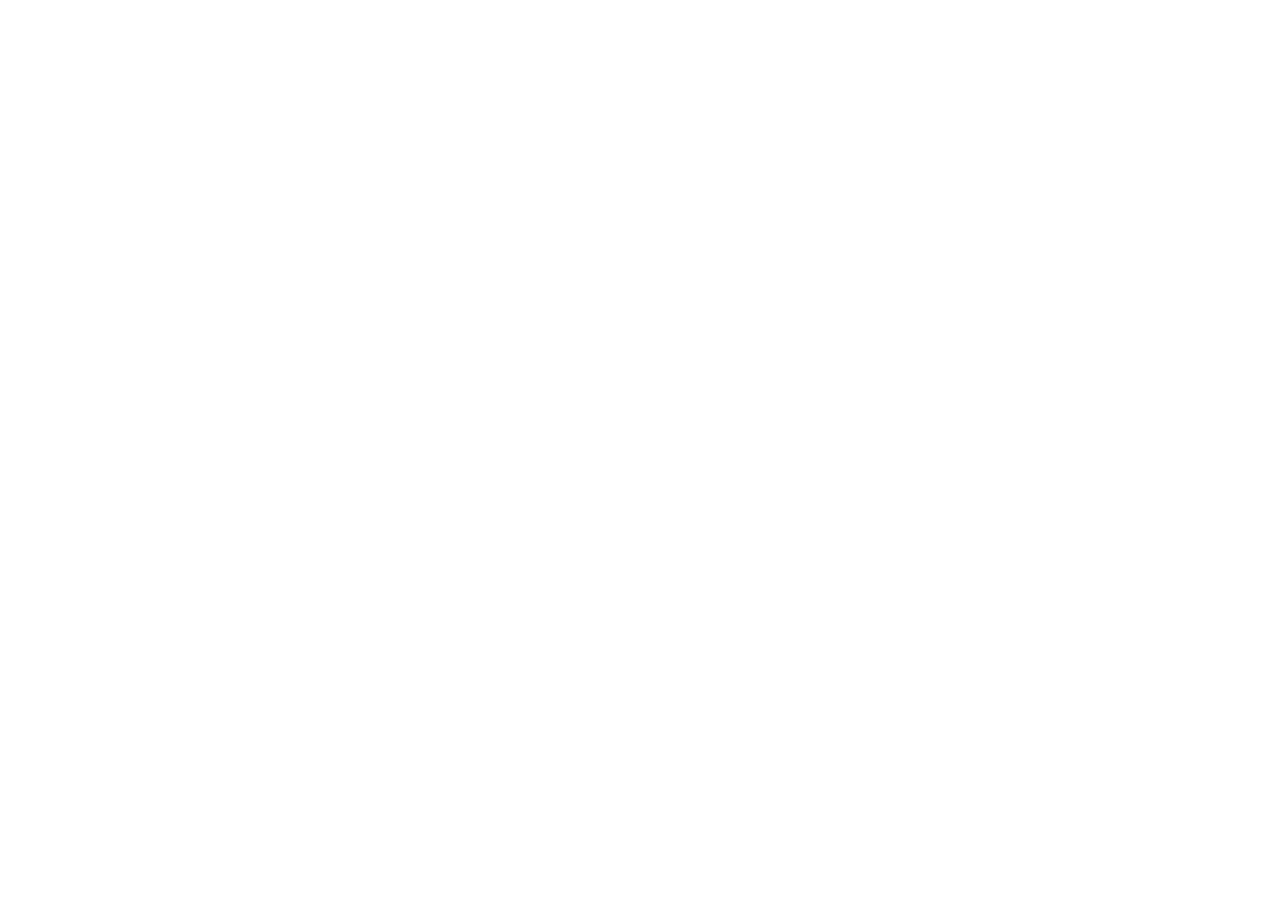
==== index.html @ 003176a8 "Index Pgae" ====
<!DOCTYPE html>
<html lang="en">
<head>
  <meta charset="UTF-8" />
  <meta name="viewport" content="width=device-width, initial-scale=1.0" />
  <title>BACKD — See what the internet backs</title>
  <meta name="description" content="BACKD is a public discovery protocol for early-stage startups ranked by real community conviction." />
  <meta http-equiv="refresh" content="0; url=https://backd.io" />
  <link rel="canonical" href="https://backd.io" />
  <style>
    body {
      font-family: system-ui, sans-serif;
      background: #0a0a0a;
      color: #fff;
      display: flex;
      align-items: center;
      justify-content: center;
      height: 100vh;
      margin: 0;
      text-align: center;
    }
    a { color: #ff4d00; }
  </style>
</head>
<body>
  <div>
    <h1>BACKD</h1>
    <p>See what the internet actually backs.</p>
    <p><a href="https://backd.io">https://backd.io</a></p>
  </div>
</body>
</html>
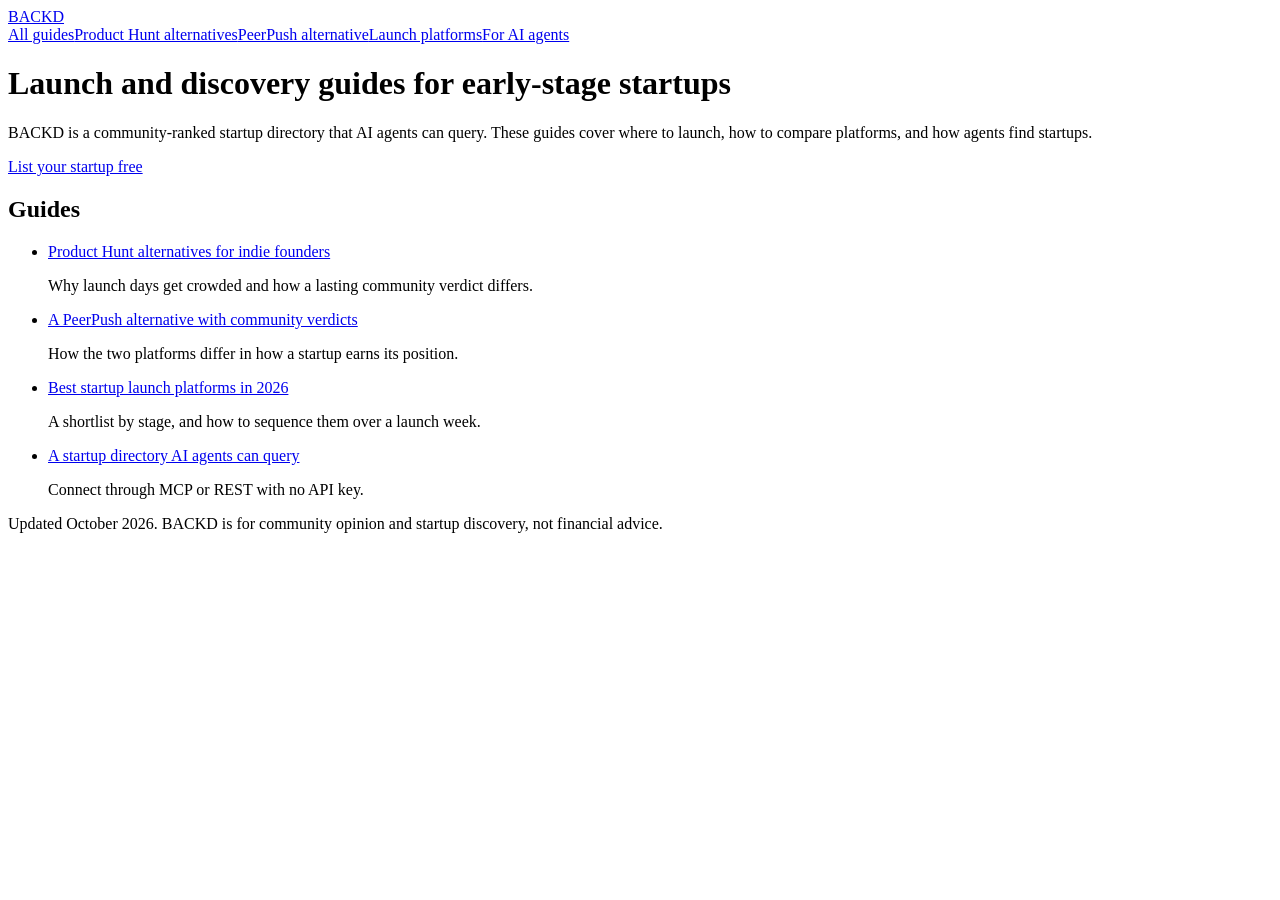
==== commit f7c5b028: "Revise index.html for branding and SEO updates Updated the content and structure of the index.html f" ====
--- a/index.html
+++ b/index.html
@@ -1,32 +1,11 @@
-<!DOCTYPE html>
-<html lang="en">
-<head>
-  <meta charset="UTF-8" />
-  <meta name="viewport" content="width=device-width, initial-scale=1.0" />
-  <title>BACKD — See what the internet backs</title>
-  <meta name="description" content="BACKD is a public discovery protocol for early-stage startups ranked by real community conviction." />
-  <meta http-equiv="refresh" content="0; url=https://backd.io" />
-  <link rel="canonical" href="https://backd.io" />
-  <style>
-    body {
-      font-family: system-ui, sans-serif;
-      background: #0a0a0a;
-      color: #fff;
-      display: flex;
-      align-items: center;
-      justify-content: center;
-      height: 100vh;
-      margin: 0;
-      text-align: center;
-    }
-    a { color: #ff4d00; }
-  </style>
-</head>
-<body>
-  <div>
-    <h1>BACKD</h1>
-    <p>See what the internet actually backs.</p>
-    <p><a href="https://backd.io">https://backd.io</a></p>
-  </div>
-</body>
-</html>
+<!doctype html><html lang="en"><head><meta charset="utf-8"><meta name="viewport" content="width=device-width,initial-scale=1">
+<title>Startup launch and discovery guides | BACKD</title><meta name="description" content="Guides to launching and getting discovered as an early-stage startup: Product Hunt alternatives, launch platforms, and an agent-readable startup directory."><link rel="canonical" href="https://backd.io/index.html">
+<meta property="og:title" content="Startup launch and discovery guides | BACKD"><meta property="og:description" content="Guides to launching and getting discovered as an early-stage startup: Product Hunt alternatives, launch platforms, and an agent-readable startup directory."><meta property="og:type" content="website"><meta property="og:url" content="https://backd.io/index.html">
+<link rel="preconnect" href="https://fonts.googleapis.com"><link rel="preconnect" href="https://fonts.gstatic.com" crossorigin><link href="https://fonts.googleapis.com/css2?family=Bricolage+Grotesque:wght@700;800&family=Instrument+Sans:wght@400;600&display=swap" rel="stylesheet"><link rel="stylesheet" href="style.css">
+<script type="application/ld+json">{"@context": "https://schema.org", "@type": "CollectionPage", "name": "Startup launch and discovery guides | BACKD", "description": "Guides to launching and getting discovered as an early-stage startup: Product Hunt alternatives, launch platforms, and an agent-readable startup directory.", "url": "https://backd.io/index.html", "publisher": {"@type": "Organization", "name": "BACKD", "url": "https://backd.io"}, "mainEntity": {"@type": "ItemList", "itemListElement": [{"@type": "ListItem", "position": 1, "url": "https://backd.io/product-hunt-alternatives.html", "name": "Product Hunt alternatives for indie founders"}, {"@type": "ListItem", "position": 2, "url": "https://backd.io/peerpush-alternative.html", "name": "A PeerPush alternative with community verdicts"}, {"@type": "ListItem", "position": 3, "url": "https://backd.io/best-startup-launch-platforms.html", "name": "Best startup launch platforms in 2026"}, {"@type": "ListItem", "position": 4, "url": "https://backd.io/startup-directory-for-ai-agents.html", "name": "A startup directory AI agents can query"}]}}</script></head><body>
+<header><a class="logo" href="https://backd.io">BACKD</a><nav><a href="index.html">All guides</a><a href="product-hunt-alternatives.html">Product Hunt alternatives</a><a href="peerpush-alternative.html">PeerPush alternative</a><a href="best-startup-launch-platforms.html">Launch platforms</a><a href="startup-directory-for-ai-agents.html">For AI agents</a></nav></header>
+<main><h1>Launch and discovery guides for early-stage startups</h1>
+<p class="lede">BACKD is a community-ranked startup directory that AI agents can query. These guides cover where to launch, how to compare platforms, and how agents find startups.</p>
+<a class="cta" href="https://backd.io/auth/login">List your startup free</a>
+<h2>Guides</h2><ul class="guides"><li><a href="product-hunt-alternatives.html">Product Hunt alternatives for indie founders</a><p>Why launch days get crowded and how a lasting community verdict differs.</p></li><li><a href="peerpush-alternative.html">A PeerPush alternative with community verdicts</a><p>How the two platforms differ in how a startup earns its position.</p></li><li><a href="best-startup-launch-platforms.html">Best startup launch platforms in 2026</a><p>A shortlist by stage, and how to sequence them over a launch week.</p></li><li><a href="startup-directory-for-ai-agents.html">A startup directory AI agents can query</a><p>Connect through MCP or REST with no API key.</p></li></ul></main>
+<footer>Updated October 2026. BACKD is for community opinion and startup discovery, not financial advice.</footer></body></html>
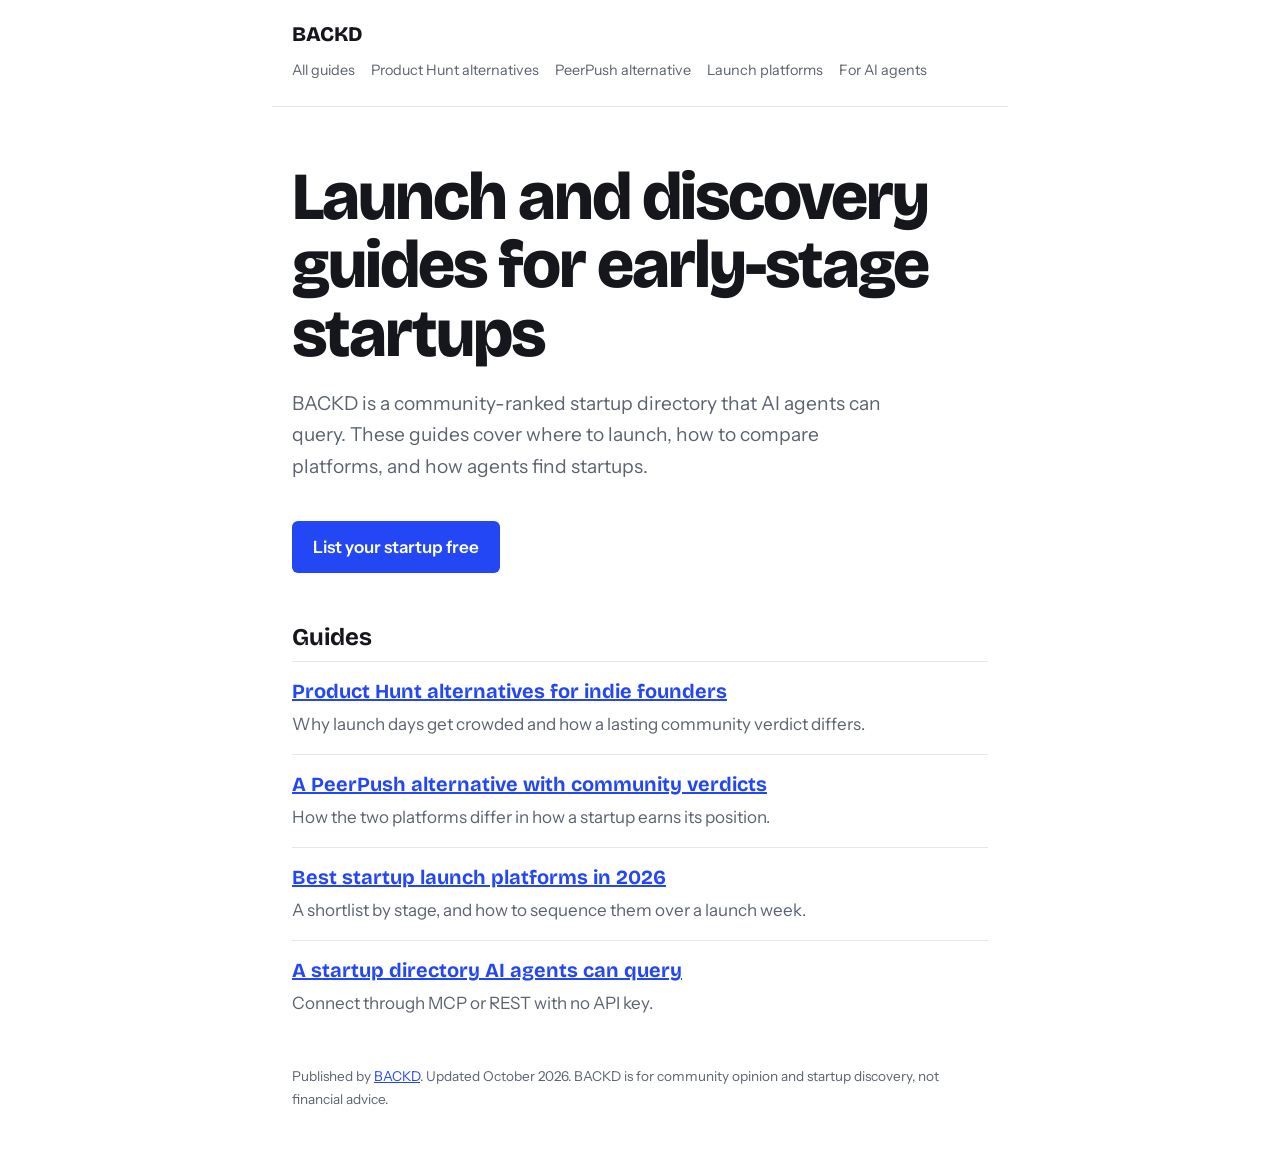
==== commit 27fc6e29: "Add files via upload" ====
--- a/index.html
+++ b/index.html
@@ -1,11 +1,17 @@
 <!doctype html><html lang="en"><head><meta charset="utf-8"><meta name="viewport" content="width=device-width,initial-scale=1">
-<title>Startup launch and discovery guides | BACKD</title><meta name="description" content="Guides to launching and getting discovered as an early-stage startup: Product Hunt alternatives, launch platforms, and an agent-readable startup directory."><link rel="canonical" href="https://backd.io/index.html">
-<meta property="og:title" content="Startup launch and discovery guides | BACKD"><meta property="og:description" content="Guides to launching and getting discovered as an early-stage startup: Product Hunt alternatives, launch platforms, and an agent-readable startup directory."><meta property="og:type" content="website"><meta property="og:url" content="https://backd.io/index.html">
+<title>Startup launch and discovery guides | BACKD</title><meta name="description" content="Guides to launching and getting discovered as an early-stage startup: Product Hunt alternatives, launch platforms, and an agent-readable startup directory."><link rel="canonical" href="https://blog.backd.io/index.html"><link rel="alternate" type="text/markdown" href="index.html.md">
+<meta property="og:title" content="Startup launch and discovery guides | BACKD"><meta property="og:description" content="Guides to launching and getting discovered as an early-stage startup: Product Hunt alternatives, launch platforms, and an agent-readable startup directory."><meta property="og:type" content="website"><meta property="og:url" content="https://blog.backd.io/index.html">
+<link rel="apple-touch-icon" sizes="180x180" href="/apple-touch-icon.png">
+<link rel="icon" type="image/png" sizes="32x32" href="/favicon-32x32.png">
+<link rel="icon" type="image/png" sizes="16x16" href="/favicon-16x16.png">
+<link rel="manifest" href="/site.webmanifest">
+<meta property="og:site_name" content="BACKD"><meta property="og:image" content="https://blog.backd.io/og-image.png"><meta property="og:image:width" content="1200"><meta property="og:image:height" content="630">
+<meta name="twitter:card" content="summary_large_image"><meta name="twitter:title" content="Startup launch and discovery guides | BACKD"><meta name="twitter:description" content="Guides to launching and getting discovered as an early-stage startup: Product Hunt alternatives, launch platforms, and an agent-readable startup directory."><meta name="twitter:image" content="https://blog.backd.io/og-image.png">
 <link rel="preconnect" href="https://fonts.googleapis.com"><link rel="preconnect" href="https://fonts.gstatic.com" crossorigin><link href="https://fonts.googleapis.com/css2?family=Bricolage+Grotesque:wght@700;800&family=Instrument+Sans:wght@400;600&display=swap" rel="stylesheet"><link rel="stylesheet" href="style.css">
-<script type="application/ld+json">{"@context": "https://schema.org", "@type": "CollectionPage", "name": "Startup launch and discovery guides | BACKD", "description": "Guides to launching and getting discovered as an early-stage startup: Product Hunt alternatives, launch platforms, and an agent-readable startup directory.", "url": "https://backd.io/index.html", "publisher": {"@type": "Organization", "name": "BACKD", "url": "https://backd.io"}, "mainEntity": {"@type": "ItemList", "itemListElement": [{"@type": "ListItem", "position": 1, "url": "https://backd.io/product-hunt-alternatives.html", "name": "Product Hunt alternatives for indie founders"}, {"@type": "ListItem", "position": 2, "url": "https://backd.io/peerpush-alternative.html", "name": "A PeerPush alternative with community verdicts"}, {"@type": "ListItem", "position": 3, "url": "https://backd.io/best-startup-launch-platforms.html", "name": "Best startup launch platforms in 2026"}, {"@type": "ListItem", "position": 4, "url": "https://backd.io/startup-directory-for-ai-agents.html", "name": "A startup directory AI agents can query"}]}}</script></head><body>
+<script type="application/ld+json">{"@context": "https://schema.org", "@type": "CollectionPage", "name": "Startup launch and discovery guides | BACKD", "description": "Guides to launching and getting discovered as an early-stage startup: Product Hunt alternatives, launch platforms, and an agent-readable startup directory.", "url": "https://blog.backd.io/index.html", "author": {"@type": "Organization", "name": "BACKD"}, "publisher": {"@type": "Organization", "name": "BACKD", "url": "https://backd.io"}, "mainEntity": {"@type": "ItemList", "itemListElement": [{"@type": "ListItem", "position": 1, "url": "https://blog.backd.io/product-hunt-alternatives.html", "name": "Product Hunt alternatives for indie founders"}, {"@type": "ListItem", "position": 2, "url": "https://blog.backd.io/peerpush-alternative.html", "name": "A PeerPush alternative with community verdicts"}, {"@type": "ListItem", "position": 3, "url": "https://blog.backd.io/best-startup-launch-platforms.html", "name": "Best startup launch platforms in 2026"}, {"@type": "ListItem", "position": 4, "url": "https://blog.backd.io/startup-directory-for-ai-agents.html", "name": "A startup directory AI agents can query"}]}}</script></head><body>
 <header><a class="logo" href="https://backd.io">BACKD</a><nav><a href="index.html">All guides</a><a href="product-hunt-alternatives.html">Product Hunt alternatives</a><a href="peerpush-alternative.html">PeerPush alternative</a><a href="best-startup-launch-platforms.html">Launch platforms</a><a href="startup-directory-for-ai-agents.html">For AI agents</a></nav></header>
 <main><h1>Launch and discovery guides for early-stage startups</h1>
 <p class="lede">BACKD is a community-ranked startup directory that AI agents can query. These guides cover where to launch, how to compare platforms, and how agents find startups.</p>
 <a class="cta" href="https://backd.io/auth/login">List your startup free</a>
 <h2>Guides</h2><ul class="guides"><li><a href="product-hunt-alternatives.html">Product Hunt alternatives for indie founders</a><p>Why launch days get crowded and how a lasting community verdict differs.</p></li><li><a href="peerpush-alternative.html">A PeerPush alternative with community verdicts</a><p>How the two platforms differ in how a startup earns its position.</p></li><li><a href="best-startup-launch-platforms.html">Best startup launch platforms in 2026</a><p>A shortlist by stage, and how to sequence them over a launch week.</p></li><li><a href="startup-directory-for-ai-agents.html">A startup directory AI agents can query</a><p>Connect through MCP or REST with no API key.</p></li></ul></main>
-<footer>Updated October 2026. BACKD is for community opinion and startup discovery, not financial advice.</footer></body></html>
+<footer>Published by <a href="https://backd.io">BACKD</a>. Updated October 2026. BACKD is for community opinion and startup discovery, not financial advice.</footer></body></html>
--- a/style.css
+++ b/style.css
@@ -0,0 +1,19 @@
+:root{--bg:#fff;--ink:#15171c;--mute:#5b6270;--line:#e3e6ec;--panel:#f3f5f9;--acc:#2447f5}
+@media(prefers-color-scheme:dark){:root{--bg:#0f1218;--ink:#eceff5;--mute:#9aa3b2;--line:#252b36;--panel:#171c26;--acc:#7f9bff}}
+*{box-sizing:border-box}html{scroll-padding-top:4rem}
+body{margin:0;background:var(--bg);color:var(--ink);font:17px/1.65 'Instrument Sans',system-ui,sans-serif}
+a{color:var(--acc)}a:focus-visible,summary:focus-visible{outline:3px solid var(--acc);outline-offset:3px}
+header,main,footer{max-width:46rem;margin:0 auto;padding:0 1.25rem}
+header{display:flex;flex-wrap:wrap;gap:.5rem 1.4rem;align-items:baseline;padding-top:1.4rem;padding-bottom:1.4rem;border-bottom:1px solid var(--line)}
+.logo{font:800 1.3rem 'Bricolage Grotesque',system-ui,sans-serif;text-decoration:none;color:var(--ink);margin-right:auto}
+nav a{color:var(--mute);text-decoration:none;font-size:.9rem;margin-right:1rem}nav a:hover{color:var(--ink)}
+h1{font:800 clamp(2.4rem,7vw,4.2rem)/1.02 'Bricolage Grotesque',system-ui,sans-serif;letter-spacing:-.03em;margin:3.5rem 0 1.2rem}
+h2{font:700 1.5rem/1.2 'Bricolage Grotesque',system-ui,sans-serif;margin:2.6rem 0 .6rem}
+.lede{font-size:1.2rem;color:var(--mute);max-width:38rem}
+.cta{display:inline-block;margin:1.2rem 0 .5rem;padding:.75rem 1.3rem;background:var(--acc);color:#fff;border-radius:6px;text-decoration:none;font-weight:600}
+@media(prefers-color-scheme:dark){.cta{color:#0f1218}}
+code,pre{font:.9rem ui-monospace,Menlo,monospace}code{background:var(--panel);padding:.1em .35em;border-radius:4px}
+pre{background:var(--panel);padding:1rem;overflow-x:auto;border-left:3px solid var(--acc);border-radius:4px}pre code{padding:0;background:none}
+details{border-top:1px solid var(--line);padding:.8rem 0}summary{cursor:pointer;font-weight:600}
+footer{padding-top:2rem;padding-bottom:3rem;color:var(--mute);font-size:.85rem}
+.guides{list-style:none;padding:0;margin:0}.guides li{border-top:1px solid var(--line);padding:1rem 0}.guides a{font:700 1.25rem 'Bricolage Grotesque',system-ui,sans-serif}.guides p{margin:.25rem 0 0;color:var(--mute)}
